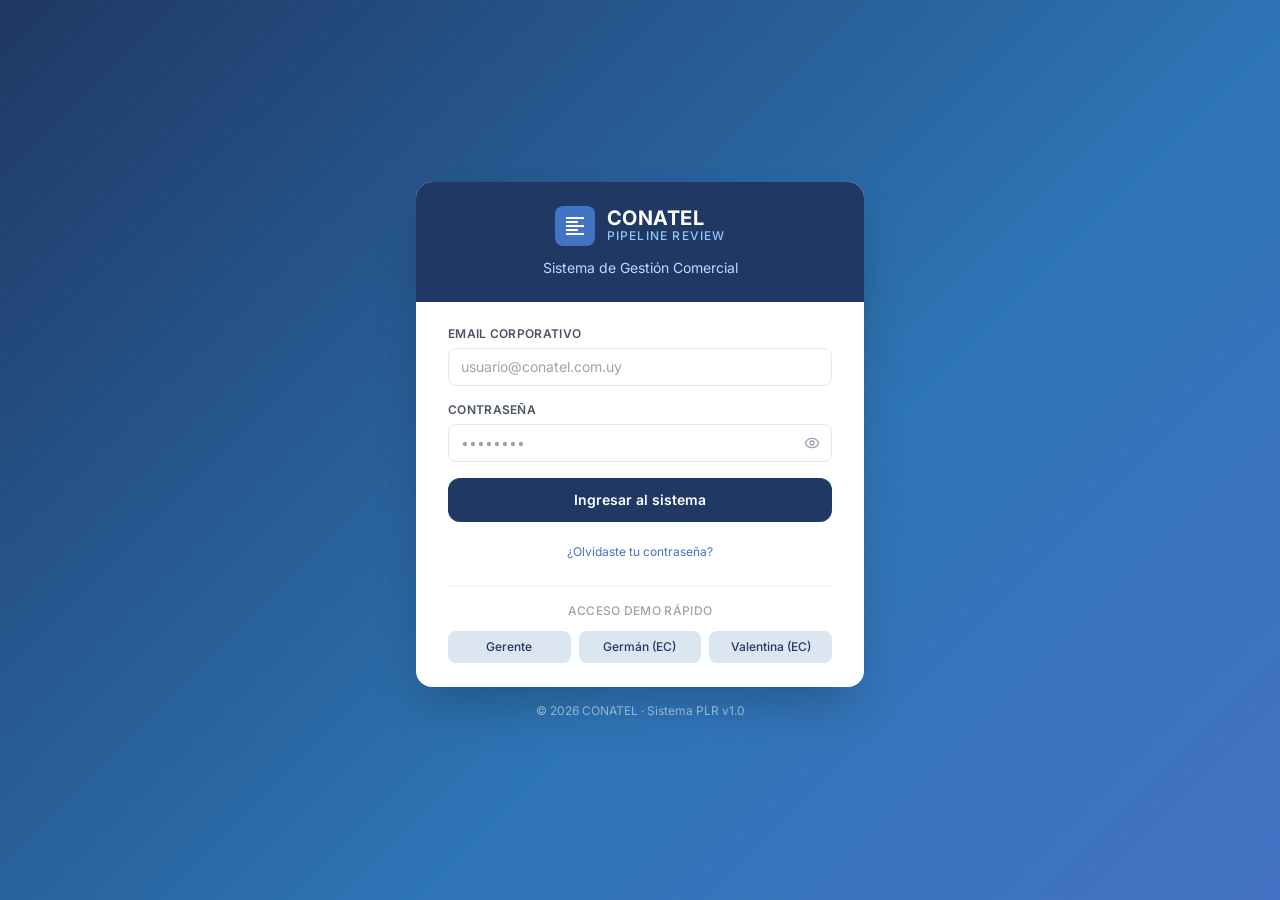
==== index.html @ f4967da4 "Deploy PLR Web App v1.0 - CONATEL Pipeline Review" ====
<!doctype html>
<html lang="es">
  <head>
    <meta charset="UTF-8" />
    <link rel="icon" type="image/svg+xml" href="/conatel-icon.svg" />
    <meta name="viewport" content="width=device-width, initial-scale=1.0" />
    <title>PLR — Pipeline Review | CONATEL</title>
    <link rel="preconnect" href="https://fonts.googleapis.com" />
    <link rel="preconnect" href="https://fonts.gstatic.com" crossorigin />
    <link href="https://fonts.googleapis.com/css2?family=Inter:wght@300;400;500;600;700&family=JetBrains+Mono:wght@400;500&display=swap" rel="stylesheet" />
    <script type="module" crossorigin src="/assets/index-CaczhjL4.js"></script>
    <link rel="stylesheet" crossorigin href="/assets/index-DmVfJqOM.css">
  </head>
  <body>
    <div id="root"></div>
  </body>
</html>
---- assets/index-DmVfJqOM.css ----
*,:before,:after{--tw-border-spacing-x: 0;--tw-border-spacing-y: 0;--tw-translate-x: 0;--tw-translate-y: 0;--tw-rotate: 0;--tw-skew-x: 0;--tw-skew-y: 0;--tw-scale-x: 1;--tw-scale-y: 1;--tw-pan-x: ;--tw-pan-y: ;--tw-pinch-zoom: ;--tw-scroll-snap-strictness: proximity;--tw-gradient-from-position: ;--tw-gradient-via-position: ;--tw-gradient-to-position: ;--tw-ordinal: ;--tw-slashed-zero: ;--tw-numeric-figure: ;--tw-numeric-spacing: ;--tw-numeric-fraction: ;--tw-ring-inset: ;--tw-ring-offset-width: 0px;--tw-ring-offset-color: #fff;--tw-ring-color: rgb(59 130 246 / .5);--tw-ring-offset-shadow: 0 0 #0000;--tw-ring-shadow: 0 0 #0000;--tw-shadow: 0 0 #0000;--tw-shadow-colored: 0 0 #0000;--tw-blur: ;--tw-brightness: ;--tw-contrast: ;--tw-grayscale: ;--tw-hue-rotate: ;--tw-invert: ;--tw-saturate: ;--tw-sepia: ;--tw-drop-shadow: ;--tw-backdrop-blur: ;--tw-backdrop-brightness: ;--tw-backdrop-contrast: ;--tw-backdrop-grayscale: ;--tw-backdrop-hue-rotate: ;--tw-backdrop-invert: ;--tw-backdrop-opacity: ;--tw-backdrop-saturate: ;--tw-backdrop-sepia: ;--tw-contain-size: ;--tw-contain-layout: ;--tw-contain-paint: ;--tw-contain-style: }::backdrop{--tw-border-spacing-x: 0;--tw-border-spacing-y: 0;--tw-translate-x: 0;--tw-translate-y: 0;--tw-rotate: 0;--tw-skew-x: 0;--tw-skew-y: 0;--tw-scale-x: 1;--tw-scale-y: 1;--tw-pan-x: ;--tw-pan-y: ;--tw-pinch-zoom: ;--tw-scroll-snap-strictness: proximity;--tw-gradient-from-position: ;--tw-gradient-via-position: ;--tw-gradient-to-position: ;--tw-ordinal: ;--tw-slashed-zero: ;--tw-numeric-figure: ;--tw-numeric-spacing: ;--tw-numeric-fraction: ;--tw-ring-inset: ;--tw-ring-offset-width: 0px;--tw-ring-offset-color: #fff;--tw-ring-color: rgb(59 130 246 / .5);--tw-ring-offset-shadow: 0 0 #0000;--tw-ring-shadow: 0 0 #0000;--tw-shadow: 0 0 #0000;--tw-shadow-colored: 0 0 #0000;--tw-blur: ;--tw-brightness: ;--tw-contrast: ;--tw-grayscale: ;--tw-hue-rotate: ;--tw-invert: ;--tw-saturate: ;--tw-sepia: ;--tw-drop-shadow: ;--tw-backdrop-blur: ;--tw-backdrop-brightness: ;--tw-backdrop-contrast: ;--tw-backdrop-grayscale: ;--tw-backdrop-hue-rotate: ;--tw-backdrop-invert: ;--tw-backdrop-opacity: ;--tw-backdrop-saturate: ;--tw-backdrop-sepia: ;--tw-contain-size: ;--tw-contain-layout: ;--tw-contain-paint: ;--tw-contain-style: }*,:before,:after{box-sizing:border-box;border-width:0;border-style:solid;border-color:#e5e7eb}:before,:after{--tw-content: ""}html,:host{line-height:1.5;-webkit-text-size-adjust:100%;-moz-tab-size:4;-o-tab-size:4;tab-size:4;font-family:Inter,Segoe UI,sans-serif;font-feature-settings:normal;font-variation-settings:normal;-webkit-tap-highlight-color:transparent}body{margin:0;line-height:inherit}hr{height:0;color:inherit;border-top-width:1px}abbr:where([title]){-webkit-text-decoration:underline dotted;text-decoration:underline dotted}h1,h2,h3,h4,h5,h6{font-size:inherit;font-weight:inherit}a{color:inherit;text-decoration:inherit}b,strong{font-weight:bolder}code,kbd,samp,pre{font-family:JetBrains Mono,monospace;font-feature-settings:normal;font-variation-settings:normal;font-size:1em}small{font-size:80%}sub,sup{font-size:75%;line-height:0;position:relative;vertical-align:baseline}sub{bottom:-.25em}sup{top:-.5em}table{text-indent:0;border-color:inherit;border-collapse:collapse}button,input,optgroup,select,textarea{font-family:inherit;font-feature-settings:inherit;font-variation-settings:inherit;font-size:100%;font-weight:inherit;line-height:inherit;letter-spacing:inherit;color:inherit;margin:0;padding:0}button,select{text-transform:none}button,input:where([type=button]),input:where([type=reset]),input:where([type=submit]){-webkit-appearance:button;background-color:transparent;background-image:none}:-moz-focusring{outline:auto}:-moz-ui-invalid{box-shadow:none}progress{vertical-align:baseline}::-webkit-inner-spin-button,::-webkit-outer-spin-button{height:auto}[type=search]{-webkit-appearance:textfield;outline-offset:-2px}::-webkit-search-decoration{-webkit-appearance:none}::-webkit-file-upload-button{-webkit-appearance:button;font:inherit}summary{display:list-item}blockquote,dl,dd,h1,h2,h3,h4,h5,h6,hr,figure,p,pre{margin:0}fieldset{margin:0;padding:0}legend{padding:0}ol,ul,menu{list-style:none;margin:0;padding:0}dialog{padding:0}textarea{resize:vertical}input::-moz-placeholder,textarea::-moz-placeholder{opacity:1;color:#9ca3af}input::placeholder,textarea::placeholder{opacity:1;color:#9ca3af}button,[role=button]{cursor:pointer}:disabled{cursor:default}img,svg,video,canvas,audio,iframe,embed,object{display:block;vertical-align:middle}img,video{max-width:100%;height:auto}[hidden]:where(:not([hidden=until-found])){display:none}*{font-family:Inter,Segoe UI,sans-serif}.row-venta{--tw-bg-opacity: 1;background-color:rgb(255 255 255 / var(--tw-bg-opacity, 1))}.row-margen{--tw-bg-opacity: 1;background-color:rgb(249 250 251 / var(--tw-bg-opacity, 1))}.row-mc{--tw-bg-opacity: 1;background-color:rgb(255 249 245 / var(--tw-bg-opacity, 1))}.btn-primary{display:flex;align-items:center;gap:.5rem;border-radius:.5rem;--tw-bg-opacity: 1;background-color:rgb(31 56 100 / var(--tw-bg-opacity, 1));padding:.5rem 1rem;font-weight:500;--tw-text-opacity: 1;color:rgb(255 255 255 / var(--tw-text-opacity, 1));transition-property:color,background-color,border-color,text-decoration-color,fill,stroke;transition-timing-function:cubic-bezier(.4,0,.2,1);transition-duration:.2s}.btn-primary:hover{--tw-bg-opacity: 1;background-color:rgb(46 117 182 / var(--tw-bg-opacity, 1))}.btn-secondary{display:flex;align-items:center;gap:.5rem;border-radius:.5rem;--tw-bg-opacity: 1;background-color:rgb(220 230 241 / var(--tw-bg-opacity, 1));padding:.5rem 1rem;font-weight:500;--tw-text-opacity: 1;color:rgb(31 56 100 / var(--tw-text-opacity, 1));transition-property:color,background-color,border-color,text-decoration-color,fill,stroke;transition-timing-function:cubic-bezier(.4,0,.2,1);transition-duration:.2s}.btn-secondary:hover{--tw-bg-opacity: 1;background-color:rgb(68 114 196 / var(--tw-bg-opacity, 1));--tw-text-opacity: 1;color:rgb(255 255 255 / var(--tw-text-opacity, 1))}.btn-ghost{display:flex;align-items:center;gap:.5rem;border-radius:.5rem;padding:.5rem .75rem;font-weight:500;--tw-text-opacity: 1;color:rgb(31 56 100 / var(--tw-text-opacity, 1));transition-property:color,background-color,border-color,text-decoration-color,fill,stroke;transition-timing-function:cubic-bezier(.4,0,.2,1);transition-duration:.2s}.btn-ghost:hover{--tw-bg-opacity: 1;background-color:rgb(220 230 241 / var(--tw-bg-opacity, 1))}.input-field{width:100%;border-radius:.5rem;border-width:1px;--tw-border-opacity: 1;border-color:rgb(229 231 235 / var(--tw-border-opacity, 1));padding:.5rem .75rem;font-size:.875rem;line-height:1.25rem;transition-property:all;transition-timing-function:cubic-bezier(.4,0,.2,1);transition-duration:.15s}.input-field:focus{border-color:transparent;outline:2px solid transparent;outline-offset:2px;--tw-ring-offset-shadow: var(--tw-ring-inset) 0 0 0 var(--tw-ring-offset-width) var(--tw-ring-offset-color);--tw-ring-shadow: var(--tw-ring-inset) 0 0 0 calc(2px + var(--tw-ring-offset-width)) var(--tw-ring-color);box-shadow:var(--tw-ring-offset-shadow),var(--tw-ring-shadow),var(--tw-shadow, 0 0 #0000);--tw-ring-opacity: 1;--tw-ring-color: rgb(68 114 196 / var(--tw-ring-opacity, 1))}.kpi-card{display:flex;flex-direction:column;gap:.25rem;border-radius:.75rem;border-width:1px;--tw-border-opacity: 1;border-color:rgb(243 244 246 / var(--tw-border-opacity, 1));--tw-bg-opacity: 1;background-color:rgb(255 255 255 / var(--tw-bg-opacity, 1));padding:1rem;--tw-shadow: 0 1px 2px 0 rgb(0 0 0 / .05);--tw-shadow-colored: 0 1px 2px 0 var(--tw-shadow-color);box-shadow:var(--tw-ring-offset-shadow, 0 0 #0000),var(--tw-ring-shadow, 0 0 #0000),var(--tw-shadow)}.fixed{position:fixed}.absolute{position:absolute}.relative{position:relative}.sticky{position:sticky}.inset-0{top:0;right:0;bottom:0;left:0}.inset-y-0\.5{top:.125rem;bottom:.125rem}.left-0{left:0}.left-0\.5{left:.125rem}.left-3{left:.75rem}.left-\[220px\]{left:220px}.right-3{right:.75rem}.top-0{top:0}.top-1\/2{top:50%}.z-10{z-index:10}.z-20{z-index:20}.z-30{z-index:30}.z-50{z-index:50}.col-span-2{grid-column:span 2 / span 2}.mb-1{margin-bottom:.25rem}.mb-1\.5{margin-bottom:.375rem}.mb-2{margin-bottom:.5rem}.mb-3{margin-bottom:.75rem}.mb-4{margin-bottom:1rem}.ml-2{margin-left:.5rem}.ml-4{margin-left:1rem}.mt-0\.5{margin-top:.125rem}.mt-1{margin-top:.25rem}.mt-2{margin-top:.5rem}.mt-3{margin-top:.75rem}.mt-4{margin-top:1rem}.block{display:block}.inline-block{display:inline-block}.flex{display:flex}.inline-flex{display:inline-flex}.table{display:table}.grid{display:grid}.hidden{display:none}.h-10{height:2.5rem}.h-2{height:.5rem}.h-4{height:1rem}.h-6{height:1.5rem}.h-8{height:2rem}.h-9{height:2.25rem}.h-full{height:100%}.h-px{height:1px}.h-screen{height:100vh}.max-h-\[90vh\]{max-height:90vh}.min-h-screen{min-height:100vh}.w-10{width:2.5rem}.w-16{width:4rem}.w-2{width:.5rem}.w-20{width:5rem}.w-24{width:6rem}.w-4{width:1rem}.w-6{width:1.5rem}.w-64{width:16rem}.w-8{width:2rem}.w-\[220px\]{width:220px}.w-auto{width:auto}.w-full{width:100%}.min-w-0{min-width:0px}.min-w-\[100px\]{min-width:100px}.min-w-\[110px\]{min-width:110px}.min-w-\[120px\]{min-width:120px}.min-w-\[200px\]{min-width:200px}.min-w-\[70px\]{min-width:70px}.min-w-\[80px\]{min-width:80px}.min-w-\[90px\]{min-width:90px}.min-w-full{min-width:100%}.max-w-2xl{max-width:42rem}.max-w-4xl{max-width:56rem}.max-w-6xl{max-width:72rem}.max-w-\[180px\]{max-width:180px}.max-w-\[200px\]{max-width:200px}.max-w-lg{max-width:32rem}.max-w-md{max-width:28rem}.flex-1{flex:1 1 0%}.flex-shrink-0{flex-shrink:0}.border-collapse{border-collapse:collapse}.-translate-y-1\/2{--tw-translate-y: -50%;transform:translate(var(--tw-translate-x),var(--tw-translate-y)) rotate(var(--tw-rotate)) skew(var(--tw-skew-x)) skewY(var(--tw-skew-y)) scaleX(var(--tw-scale-x)) scaleY(var(--tw-scale-y))}.rotate-180{--tw-rotate: 180deg;transform:translate(var(--tw-translate-x),var(--tw-translate-y)) rotate(var(--tw-rotate)) skew(var(--tw-skew-x)) skewY(var(--tw-skew-y)) scaleX(var(--tw-scale-x)) scaleY(var(--tw-scale-y))}@keyframes spin{to{transform:rotate(360deg)}}.animate-spin{animation:spin 1s linear infinite}.cursor-pointer{cursor:pointer}.select-none{-webkit-user-select:none;-moz-user-select:none;user-select:none}.resize-none{resize:none}.grid-cols-2{grid-template-columns:repeat(2,minmax(0,1fr))}.grid-cols-3{grid-template-columns:repeat(3,minmax(0,1fr))}.flex-col{flex-direction:column}.flex-wrap{flex-wrap:wrap}.items-start{align-items:flex-start}.items-center{align-items:center}.justify-center{justify-content:center}.justify-between{justify-content:space-between}.gap-1{gap:.25rem}.gap-1\.5{gap:.375rem}.gap-2{gap:.5rem}.gap-3{gap:.75rem}.gap-4{gap:1rem}.gap-6{gap:1.5rem}.space-y-1>:not([hidden])~:not([hidden]){--tw-space-y-reverse: 0;margin-top:calc(.25rem * calc(1 - var(--tw-space-y-reverse)));margin-bottom:calc(.25rem * var(--tw-space-y-reverse))}.space-y-4>:not([hidden])~:not([hidden]){--tw-space-y-reverse: 0;margin-top:calc(1rem * calc(1 - var(--tw-space-y-reverse)));margin-bottom:calc(1rem * var(--tw-space-y-reverse))}.space-y-6>:not([hidden])~:not([hidden]){--tw-space-y-reverse: 0;margin-top:calc(1.5rem * calc(1 - var(--tw-space-y-reverse)));margin-bottom:calc(1.5rem * var(--tw-space-y-reverse))}.overflow-auto{overflow:auto}.overflow-hidden{overflow:hidden}.overflow-x-auto{overflow-x:auto}.overflow-y-auto{overflow-y:auto}.truncate{overflow:hidden;text-overflow:ellipsis;white-space:nowrap}.whitespace-nowrap{white-space:nowrap}.rounded{border-radius:.25rem}.rounded-2xl{border-radius:1rem}.rounded-full{border-radius:9999px}.rounded-lg{border-radius:.5rem}.rounded-md{border-radius:.375rem}.rounded-xl{border-radius:.75rem}.border{border-width:1px}.border-2{border-width:2px}.border-b{border-bottom-width:1px}.border-l{border-left-width:1px}.border-r{border-right-width:1px}.border-t{border-top-width:1px}.border-t-2{border-top-width:2px}.border-blue-accent{--tw-border-opacity: 1;border-color:rgb(68 114 196 / var(--tw-border-opacity, 1))}.border-gray-100{--tw-border-opacity: 1;border-color:rgb(243 244 246 / var(--tw-border-opacity, 1))}.border-gray-200{--tw-border-opacity: 1;border-color:rgb(229 231 235 / var(--tw-border-opacity, 1))}.border-gray-300{--tw-border-opacity: 1;border-color:rgb(209 213 219 / var(--tw-border-opacity, 1))}.border-gray-50{--tw-border-opacity: 1;border-color:rgb(249 250 251 / var(--tw-border-opacity, 1))}.border-navy\/20{border-color:#1f386433}.border-navy\/30{border-color:#1f38644d}.border-orange-100{--tw-border-opacity: 1;border-color:rgb(255 237 213 / var(--tw-border-opacity, 1))}.border-red-200{--tw-border-opacity: 1;border-color:rgb(254 202 202 / var(--tw-border-opacity, 1))}.border-white\/10{border-color:#ffffff1a}.border-white\/20{border-color:#fff3}.bg-black\/40{background-color:#0006}.bg-blue-100{--tw-bg-opacity: 1;background-color:rgb(219 234 254 / var(--tw-bg-opacity, 1))}.bg-blue-50{--tw-bg-opacity: 1;background-color:rgb(239 246 255 / var(--tw-bg-opacity, 1))}.bg-blue-accent{--tw-bg-opacity: 1;background-color:rgb(68 114 196 / var(--tw-bg-opacity, 1))}.bg-gray-100{--tw-bg-opacity: 1;background-color:rgb(243 244 246 / var(--tw-bg-opacity, 1))}.bg-gray-200{--tw-bg-opacity: 1;background-color:rgb(229 231 235 / var(--tw-bg-opacity, 1))}.bg-gray-50{--tw-bg-opacity: 1;background-color:rgb(249 250 251 / var(--tw-bg-opacity, 1))}.bg-gray-50\/50{background-color:#f9fafb80}.bg-green-100{--tw-bg-opacity: 1;background-color:rgb(220 252 231 / var(--tw-bg-opacity, 1))}.bg-green-500{--tw-bg-opacity: 1;background-color:rgb(34 197 94 / var(--tw-bg-opacity, 1))}.bg-green-600{--tw-bg-opacity: 1;background-color:rgb(22 163 74 / var(--tw-bg-opacity, 1))}.bg-indigo-100{--tw-bg-opacity: 1;background-color:rgb(224 231 255 / var(--tw-bg-opacity, 1))}.bg-indigo-50{--tw-bg-opacity: 1;background-color:rgb(238 242 255 / var(--tw-bg-opacity, 1))}.bg-light-blue{--tw-bg-opacity: 1;background-color:rgb(220 230 241 / var(--tw-bg-opacity, 1))}.bg-margen-bg{--tw-bg-opacity: 1;background-color:rgb(249 250 251 / var(--tw-bg-opacity, 1))}.bg-mc-bg{--tw-bg-opacity: 1;background-color:rgb(255 249 245 / var(--tw-bg-opacity, 1))}.bg-navy{--tw-bg-opacity: 1;background-color:rgb(31 56 100 / var(--tw-bg-opacity, 1))}.bg-navy\/10{background-color:#1f38641a}.bg-navy\/15{background-color:#1f386426}.bg-navy\/5{background-color:#1f38640d}.bg-orange-100{--tw-bg-opacity: 1;background-color:rgb(255 237 213 / var(--tw-bg-opacity, 1))}.bg-orange-400{--tw-bg-opacity: 1;background-color:rgb(251 146 60 / var(--tw-bg-opacity, 1))}.bg-orange-50{--tw-bg-opacity: 1;background-color:rgb(255 247 237 / var(--tw-bg-opacity, 1))}.bg-purple-100{--tw-bg-opacity: 1;background-color:rgb(243 232 255 / var(--tw-bg-opacity, 1))}.bg-red-100{--tw-bg-opacity: 1;background-color:rgb(254 226 226 / var(--tw-bg-opacity, 1))}.bg-red-50{--tw-bg-opacity: 1;background-color:rgb(254 242 242 / var(--tw-bg-opacity, 1))}.bg-transparent{background-color:transparent}.bg-vendor-bg{--tw-bg-opacity: 1;background-color:rgb(235 243 251 / var(--tw-bg-opacity, 1))}.bg-white{--tw-bg-opacity: 1;background-color:rgb(255 255 255 / var(--tw-bg-opacity, 1))}.bg-white\/5{background-color:#ffffff0d}.bg-yellow-100{--tw-bg-opacity: 1;background-color:rgb(254 249 195 / var(--tw-bg-opacity, 1))}.bg-yellow-50{--tw-bg-opacity: 1;background-color:rgb(254 252 232 / var(--tw-bg-opacity, 1))}.fill-current{fill:currentColor}.p-1{padding:.25rem}.p-1\.5{padding:.375rem}.p-2{padding:.5rem}.p-3{padding:.75rem}.p-4{padding:1rem}.p-6{padding:1.5rem}.p-8{padding:2rem}.px-1{padding-left:.25rem;padding-right:.25rem}.px-2{padding-left:.5rem;padding-right:.5rem}.px-2\.5{padding-left:.625rem;padding-right:.625rem}.px-3{padding-left:.75rem;padding-right:.75rem}.px-4{padding-left:1rem;padding-right:1rem}.px-6{padding-left:1.5rem;padding-right:1.5rem}.px-8{padding-left:2rem;padding-right:2rem}.py-0\.5{padding-top:.125rem;padding-bottom:.125rem}.py-1{padding-top:.25rem;padding-bottom:.25rem}.py-1\.5{padding-top:.375rem;padding-bottom:.375rem}.py-10{padding-top:2.5rem;padding-bottom:2.5rem}.py-2{padding-top:.5rem;padding-bottom:.5rem}.py-2\.5{padding-top:.625rem;padding-bottom:.625rem}.py-3{padding-top:.75rem;padding-bottom:.75rem}.py-4{padding-top:1rem;padding-bottom:1rem}.py-6{padding-top:1.5rem;padding-bottom:1.5rem}.py-8{padding-top:2rem;padding-bottom:2rem}.pb-4{padding-bottom:1rem}.pb-6{padding-bottom:1.5rem}.pl-3{padding-left:.75rem}.pl-9{padding-left:2.25rem}.pr-1{padding-right:.25rem}.pr-10{padding-right:2.5rem}.pt-2{padding-top:.5rem}.pt-4{padding-top:1rem}.text-left{text-align:left}.text-center{text-align:center}.text-right{text-align:right}.align-middle{vertical-align:middle}.font-mono{font-family:JetBrains Mono,monospace}.text-2xl{font-size:1.5rem;line-height:2rem}.text-lg{font-size:1.125rem;line-height:1.75rem}.text-sm{font-size:.875rem;line-height:1.25rem}.text-xl{font-size:1.25rem;line-height:1.75rem}.text-xs{font-size:.75rem;line-height:1rem}.font-black{font-weight:900}.font-bold{font-weight:700}.font-medium{font-weight:500}.font-normal{font-weight:400}.font-semibold{font-weight:600}.uppercase{text-transform:uppercase}.capitalize{text-transform:capitalize}.tabular-nums{--tw-numeric-spacing: tabular-nums;font-variant-numeric:var(--tw-ordinal) var(--tw-slashed-zero) var(--tw-numeric-figure) var(--tw-numeric-spacing) var(--tw-numeric-fraction)}.leading-none{line-height:1}.leading-tight{line-height:1.25}.tracking-wide{letter-spacing:.025em}.tracking-widest{letter-spacing:.1em}.text-blue-100{--tw-text-opacity: 1;color:rgb(219 234 254 / var(--tw-text-opacity, 1))}.text-blue-200{--tw-text-opacity: 1;color:rgb(191 219 254 / var(--tw-text-opacity, 1))}.text-blue-300{--tw-text-opacity: 1;color:rgb(147 197 253 / var(--tw-text-opacity, 1))}.text-blue-700{--tw-text-opacity: 1;color:rgb(29 78 216 / var(--tw-text-opacity, 1))}.text-blue-accent{--tw-text-opacity: 1;color:rgb(68 114 196 / var(--tw-text-opacity, 1))}.text-gray-300{--tw-text-opacity: 1;color:rgb(209 213 219 / var(--tw-text-opacity, 1))}.text-gray-400{--tw-text-opacity: 1;color:rgb(156 163 175 / var(--tw-text-opacity, 1))}.text-gray-500{--tw-text-opacity: 1;color:rgb(107 114 128 / var(--tw-text-opacity, 1))}.text-gray-600{--tw-text-opacity: 1;color:rgb(75 85 99 / var(--tw-text-opacity, 1))}.text-gray-700{--tw-text-opacity: 1;color:rgb(55 65 81 / var(--tw-text-opacity, 1))}.text-gray-800{--tw-text-opacity: 1;color:rgb(31 41 55 / var(--tw-text-opacity, 1))}.text-gray-900{--tw-text-opacity: 1;color:rgb(17 24 39 / var(--tw-text-opacity, 1))}.text-green-600{--tw-text-opacity: 1;color:rgb(22 163 74 / var(--tw-text-opacity, 1))}.text-green-700{--tw-text-opacity: 1;color:rgb(21 128 61 / var(--tw-text-opacity, 1))}.text-indigo-700{--tw-text-opacity: 1;color:rgb(67 56 202 / var(--tw-text-opacity, 1))}.text-margen-text{--tw-text-opacity: 1;color:rgb(55 65 81 / var(--tw-text-opacity, 1))}.text-navy{--tw-text-opacity: 1;color:rgb(31 56 100 / var(--tw-text-opacity, 1))}.text-orange-700{--tw-text-opacity: 1;color:rgb(194 65 12 / var(--tw-text-opacity, 1))}.text-purple-700{--tw-text-opacity: 1;color:rgb(126 34 206 / var(--tw-text-opacity, 1))}.text-red-400{--tw-text-opacity: 1;color:rgb(248 113 113 / var(--tw-text-opacity, 1))}.text-red-500{--tw-text-opacity: 1;color:rgb(239 68 68 / var(--tw-text-opacity, 1))}.text-red-600{--tw-text-opacity: 1;color:rgb(220 38 38 / var(--tw-text-opacity, 1))}.text-red-700{--tw-text-opacity: 1;color:rgb(185 28 28 / var(--tw-text-opacity, 1))}.text-white{--tw-text-opacity: 1;color:rgb(255 255 255 / var(--tw-text-opacity, 1))}.text-white\/50{color:#ffffff80}.text-white\/70{color:#ffffffb3}.text-yellow-700{--tw-text-opacity: 1;color:rgb(161 98 7 / var(--tw-text-opacity, 1))}.opacity-25{opacity:.25}.opacity-30{opacity:.3}.opacity-5{opacity:.05}.shadow-2xl{--tw-shadow: 0 25px 50px -12px rgb(0 0 0 / .25);--tw-shadow-colored: 0 25px 50px -12px var(--tw-shadow-color);box-shadow:var(--tw-ring-offset-shadow, 0 0 #0000),var(--tw-ring-shadow, 0 0 #0000),var(--tw-shadow)}.shadow-md{--tw-shadow: 0 4px 6px -1px rgb(0 0 0 / .1), 0 2px 4px -2px rgb(0 0 0 / .1);--tw-shadow-colored: 0 4px 6px -1px var(--tw-shadow-color), 0 2px 4px -2px var(--tw-shadow-color);box-shadow:var(--tw-ring-offset-shadow, 0 0 #0000),var(--tw-ring-shadow, 0 0 #0000),var(--tw-shadow)}.shadow-sm{--tw-shadow: 0 1px 2px 0 rgb(0 0 0 / .05);--tw-shadow-colored: 0 1px 2px 0 var(--tw-shadow-color);box-shadow:var(--tw-ring-offset-shadow, 0 0 #0000),var(--tw-ring-shadow, 0 0 #0000),var(--tw-shadow)}.filter{filter:var(--tw-blur) var(--tw-brightness) var(--tw-contrast) var(--tw-grayscale) var(--tw-hue-rotate) var(--tw-invert) var(--tw-saturate) var(--tw-sepia) var(--tw-drop-shadow)}.backdrop-blur-sm{--tw-backdrop-blur: blur(4px);-webkit-backdrop-filter:var(--tw-backdrop-blur) var(--tw-backdrop-brightness) var(--tw-backdrop-contrast) var(--tw-backdrop-grayscale) var(--tw-backdrop-hue-rotate) var(--tw-backdrop-invert) var(--tw-backdrop-opacity) var(--tw-backdrop-saturate) var(--tw-backdrop-sepia);backdrop-filter:var(--tw-backdrop-blur) var(--tw-backdrop-brightness) var(--tw-backdrop-contrast) var(--tw-backdrop-grayscale) var(--tw-backdrop-hue-rotate) var(--tw-backdrop-invert) var(--tw-backdrop-opacity) var(--tw-backdrop-saturate) var(--tw-backdrop-sepia)}.transition-all{transition-property:all;transition-timing-function:cubic-bezier(.4,0,.2,1);transition-duration:.15s}.transition-colors{transition-property:color,background-color,border-color,text-decoration-color,fill,stroke;transition-timing-function:cubic-bezier(.4,0,.2,1);transition-duration:.15s}.transition-transform{transition-property:transform;transition-timing-function:cubic-bezier(.4,0,.2,1);transition-duration:.15s}.duration-200{transition-duration:.2s}.duration-300{transition-duration:.3s}.duration-500{transition-duration:.5s}::-webkit-scrollbar{width:6px;height:6px}::-webkit-scrollbar-track{background:#f1f5f9}::-webkit-scrollbar-thumb{background:#94a3b8;border-radius:3px}::-webkit-scrollbar-thumb:hover{background:#1f3864}.hover\:border-gray-300:hover{--tw-border-opacity: 1;border-color:rgb(209 213 219 / var(--tw-border-opacity, 1))}.hover\:border-navy:hover{--tw-border-opacity: 1;border-color:rgb(31 56 100 / var(--tw-border-opacity, 1))}.hover\:bg-blue-accent:hover{--tw-bg-opacity: 1;background-color:rgb(68 114 196 / var(--tw-bg-opacity, 1))}.hover\:bg-blue-med:hover{--tw-bg-opacity: 1;background-color:rgb(46 117 182 / var(--tw-bg-opacity, 1))}.hover\:bg-gray-100:hover{--tw-bg-opacity: 1;background-color:rgb(243 244 246 / var(--tw-bg-opacity, 1))}.hover\:bg-gray-200:hover{--tw-bg-opacity: 1;background-color:rgb(229 231 235 / var(--tw-bg-opacity, 1))}.hover\:bg-green-700:hover{--tw-bg-opacity: 1;background-color:rgb(21 128 61 / var(--tw-bg-opacity, 1))}.hover\:bg-light-blue:hover{--tw-bg-opacity: 1;background-color:rgb(220 230 241 / var(--tw-bg-opacity, 1))}.hover\:bg-red-50:hover{--tw-bg-opacity: 1;background-color:rgb(254 242 242 / var(--tw-bg-opacity, 1))}.hover\:bg-vendor-bg:hover{--tw-bg-opacity: 1;background-color:rgb(235 243 251 / var(--tw-bg-opacity, 1))}.hover\:bg-white\/10:hover{background-color:#ffffff1a}.hover\:text-blue-med:hover{--tw-text-opacity: 1;color:rgb(46 117 182 / var(--tw-text-opacity, 1))}.hover\:text-gray-600:hover{--tw-text-opacity: 1;color:rgb(75 85 99 / var(--tw-text-opacity, 1))}.hover\:text-gray-700:hover{--tw-text-opacity: 1;color:rgb(55 65 81 / var(--tw-text-opacity, 1))}.hover\:text-green-800:hover{--tw-text-opacity: 1;color:rgb(22 101 52 / var(--tw-text-opacity, 1))}.hover\:text-navy:hover{--tw-text-opacity: 1;color:rgb(31 56 100 / var(--tw-text-opacity, 1))}.hover\:text-red-600:hover{--tw-text-opacity: 1;color:rgb(220 38 38 / var(--tw-text-opacity, 1))}.hover\:text-red-700:hover{--tw-text-opacity: 1;color:rgb(185 28 28 / var(--tw-text-opacity, 1))}.hover\:text-white:hover{--tw-text-opacity: 1;color:rgb(255 255 255 / var(--tw-text-opacity, 1))}.hover\:underline:hover{text-decoration-line:underline}.focus\:outline-none:focus{outline:2px solid transparent;outline-offset:2px}.focus\:ring-2:focus{--tw-ring-offset-shadow: var(--tw-ring-inset) 0 0 0 var(--tw-ring-offset-width) var(--tw-ring-offset-color);--tw-ring-shadow: var(--tw-ring-inset) 0 0 0 calc(2px + var(--tw-ring-offset-width)) var(--tw-ring-color);box-shadow:var(--tw-ring-offset-shadow),var(--tw-ring-shadow),var(--tw-shadow, 0 0 #0000)}.focus\:ring-blue-accent:focus{--tw-ring-opacity: 1;--tw-ring-color: rgb(68 114 196 / var(--tw-ring-opacity, 1))}.disabled\:opacity-60:disabled{opacity:.6}.group:hover .group-hover\:text-blue-accent{--tw-text-opacity: 1;color:rgb(68 114 196 / var(--tw-text-opacity, 1))}@media (min-width: 1024px){.lg\:grid-cols-4{grid-template-columns:repeat(4,minmax(0,1fr))}}
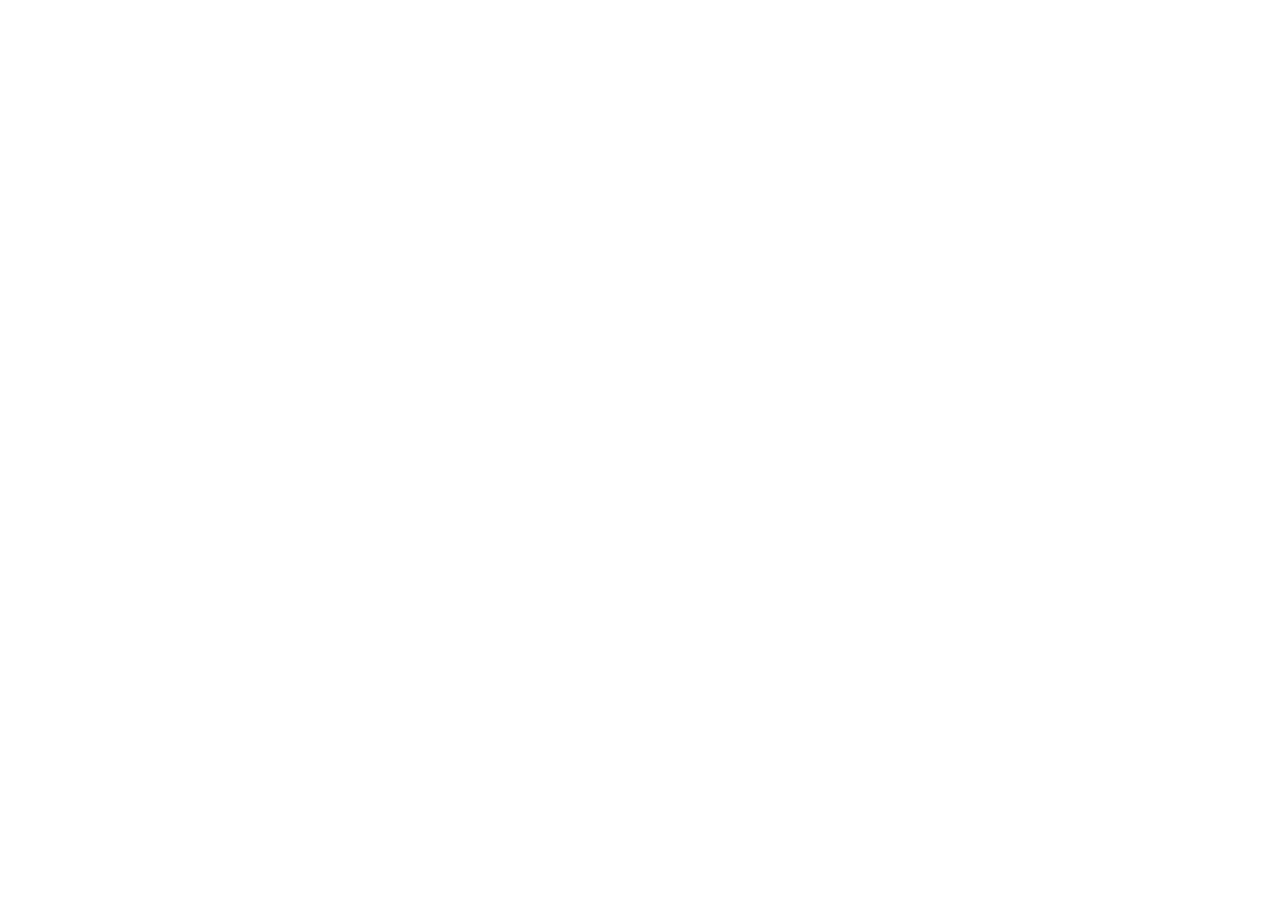
==== commit 7eba61e4: "fix: rebuild with correct base path /plr-conatel/ and BrowserRouter basename" ====
--- a/index.html
+++ b/index.html
@@ -8,8 +8,8 @@
     <link rel="preconnect" href="https://fonts.googleapis.com" />
     <link rel="preconnect" href="https://fonts.gstatic.com" crossorigin />
     <link href="https://fonts.googleapis.com/css2?family=Inter:wght@300;400;500;600;700&family=JetBrains+Mono:wght@400;500&display=swap" rel="stylesheet" />
-    <script type="module" crossorigin src="/assets/index-CaczhjL4.js"></script>
-    <link rel="stylesheet" crossorigin href="/assets/index-DmVfJqOM.css">
+    <script type="module" crossorigin src="/plr-conatel/assets/index-IRGaXZa0.js"></script>
+    <link rel="stylesheet" crossorigin href="/plr-conatel/assets/index-DmVfJqOM.css">
   </head>
   <body>
     <div id="root"></div>
